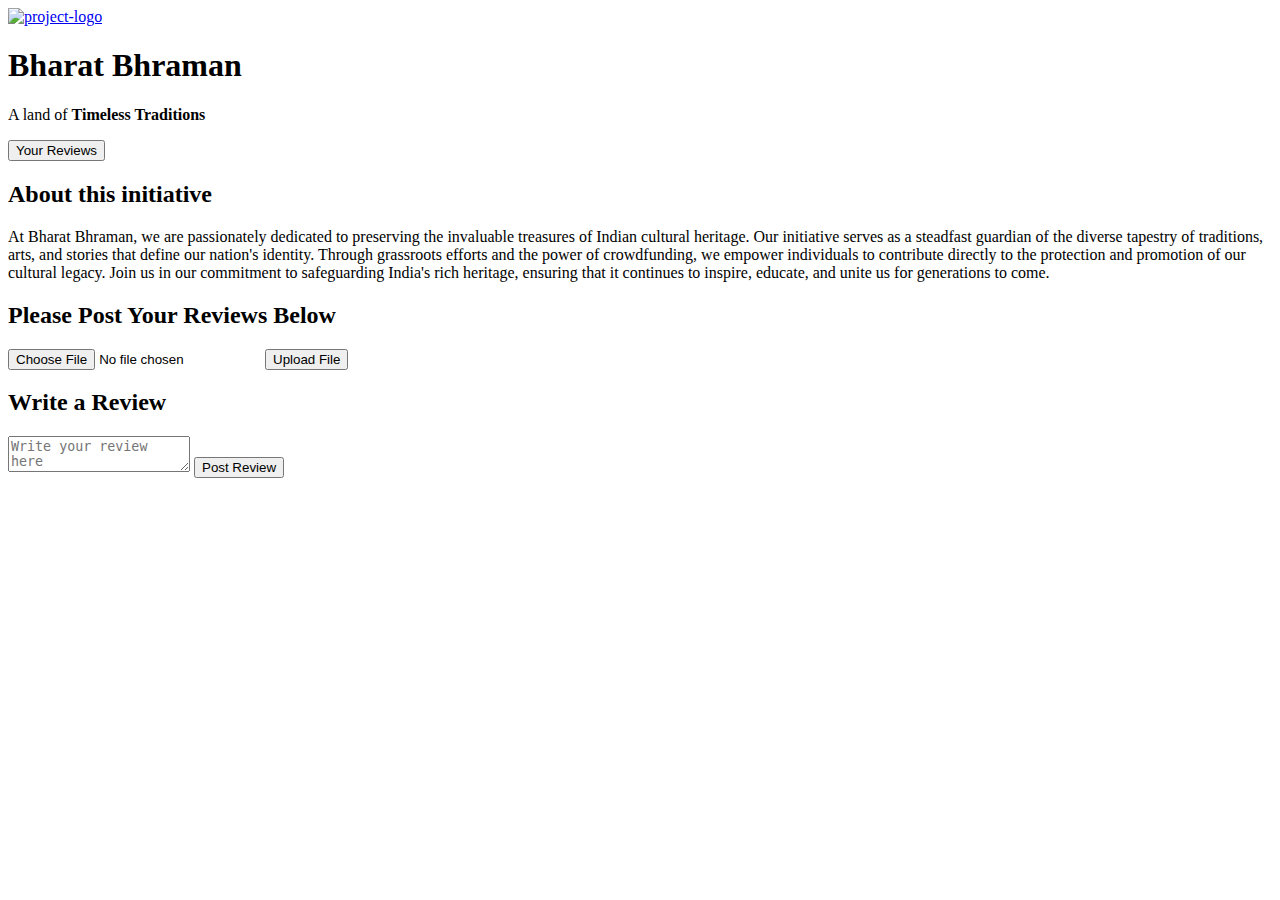
==== index.html @ 5117d7e0 "Add files via upload" ====
<!DOCTYPE html>
<html lang="en">

<head>
    <meta charset="UTF-8">
    <meta name="description" content="Crowdfunding product page - Frontend Mentor">
    <meta name="keywords" content="Crowdfunding product page, Frontend Mentor">
    <meta name="viewport" content="width=device-width, initial-scale=1.0">
    <link rel="icon" type="image/png" sizes="32x32" href="images/BB_favicon.png">
    <link rel="stylesheet" href="styles/styles.css">
    <link rel="stylesheet" href="styles/responsive.css">
    <title>Bharat Bhraman</title>
</head>

<body>
    <header class="head">

        <nav class="menu">
        </nav>
        <nav class="hambruger-navigation">
            <div class="hamburger-menu"></div>
        </nav>

        <div class="menu-background"></div>
    </header>
    <main>

        <article class="project-header">

            <a href="https://catherineisonline.github.io/crowdfunding-product-page-frontendmentor/"><img
                    src="images/BB.svg"  alt="project-logo" class="project-logo"></a>
            <section class="intro">

                <section class="intro-info">

                    <h1>Bharat Bhraman</h1>
                    <p>A  land of <b>Timeless Traditions</b></p>
                </section>
                <section class="action-btn">

                    <a href="#project-type"><button type="button" class="back-btn">Your Reviews</button></a>
                    <section class="bookmark"> 
                    </section>
                </section>
            </section>
        </article>
        <article class="project-description">


            <section class="projects-info">
                <h2>About this initiative</h2>
                <p>
                    At Bharat Bhraman, we are passionately dedicated to preserving the invaluable treasures of Indian cultural heritage. Our initiative serves as a steadfast guardian of the diverse tapestry of traditions, arts, and stories that define our nation's identity. Through grassroots efforts and the power of crowdfunding, we empower individuals to contribute directly to the protection and promotion of our cultural legacy. Join us in our commitment to safeguarding India's rich heritage, ensuring that it continues to inspire, educate, and unite us for generations to come.
                </p>
            </section>
            <!-- Photos,videos and all -->
            <section class="project-types" id="project-type">

                <section class="item">

                    <section class="item-header">
                        <h2 class="h2">Please Post Your Reviews Below</h2>
                    </section>
                    <section class="wrapper">
                        <form id="fileForm" enctype="multipart/form-data">
                            <input type="file" name="file" id="fileInput">
                            <button type="button" class="Button" onclick="uploadFile()">Upload File</button>
                          </form>
                    </section>
                </section>
                <!-- writing reviews -->
                <section class="item">

                    <section class="item-header">
                        <h2 class="h2">Write a Review</h2>
                    </section>
                    <section class="wrapper">
                        <form id="reviewForm">
                          <textarea id="reviewText" placeholder="Write your review here"></textarea>
                          <button type="button" class="Button" onclick="submitReview()">Post Review</button>
                        </form>
                    </section>
                </section>


            </section>
        </article>
    </main>
    <script src="index.js"></script>
</body>

</html>
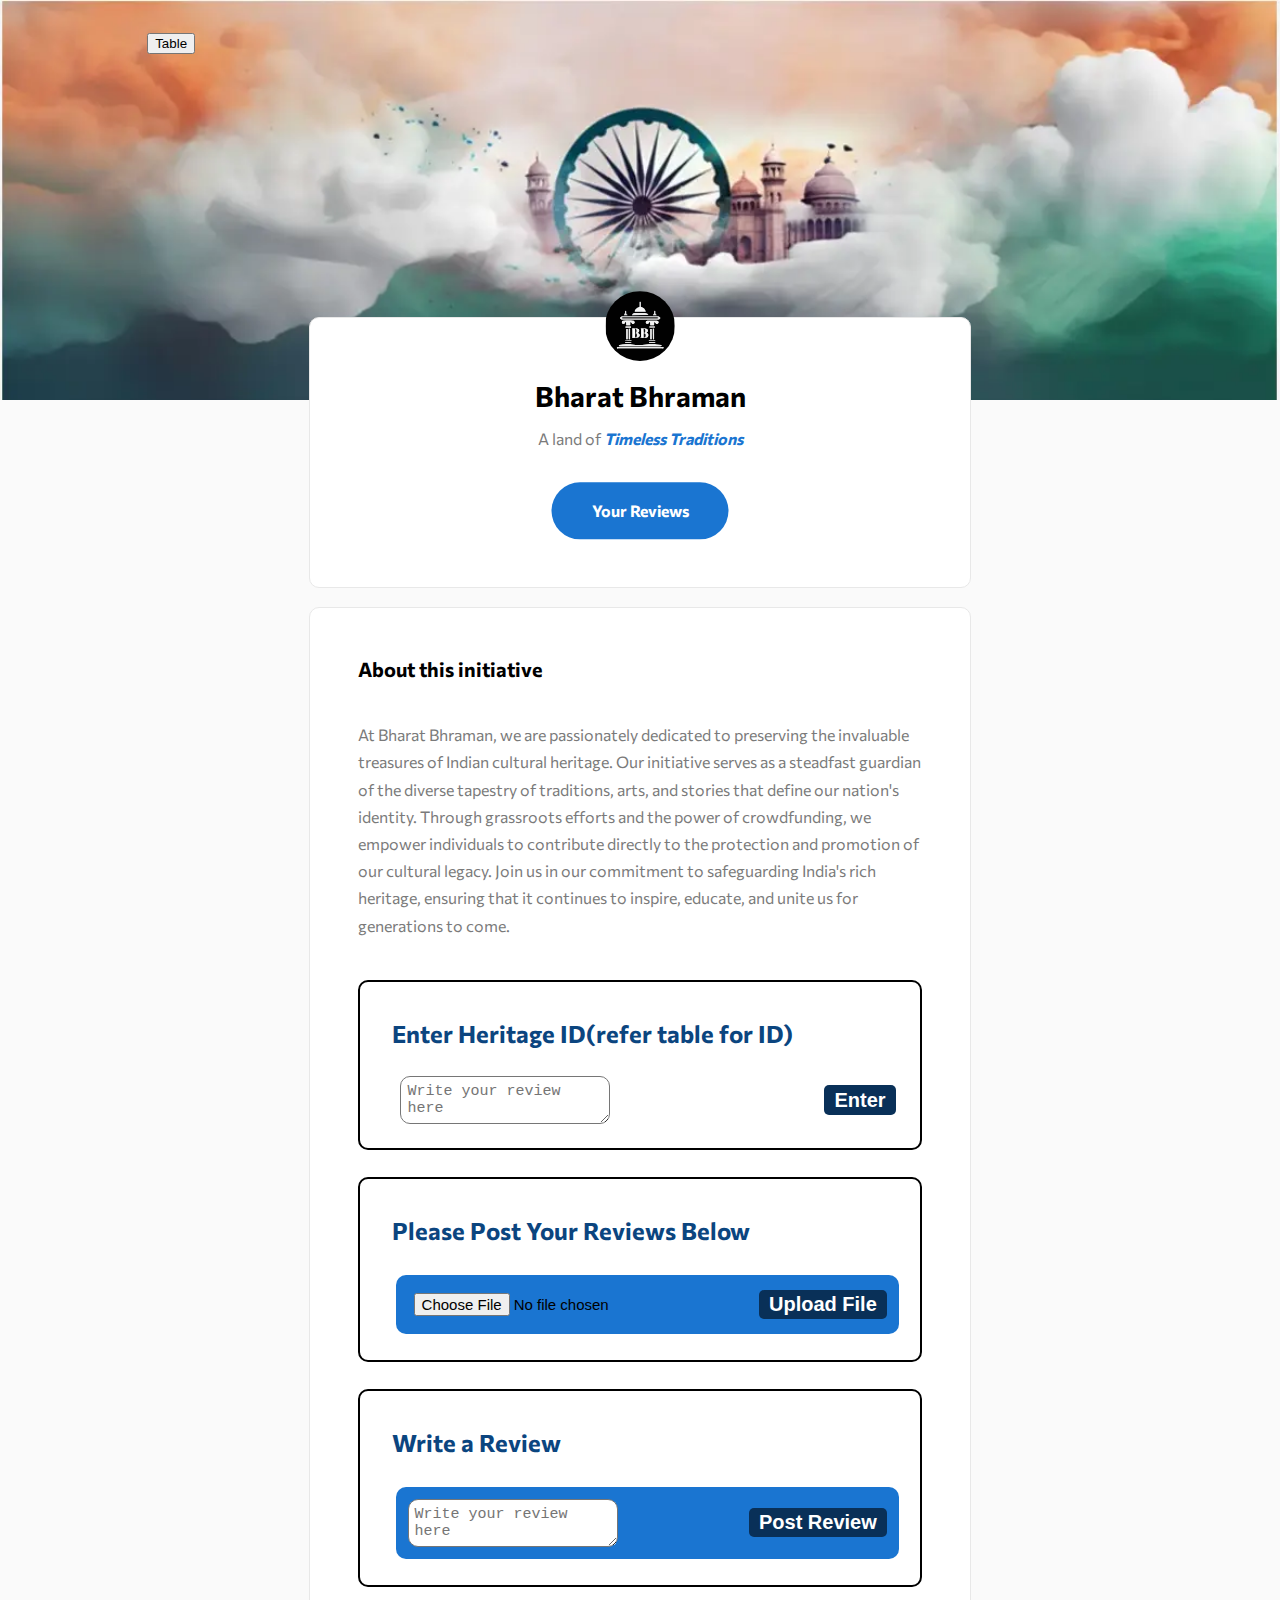
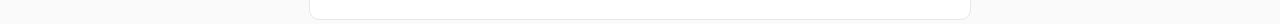
==== commit 29569408: "Update index.html" ====
--- a/index.html
+++ b/index.html
@@ -14,13 +14,12 @@
 
 <body>
     <header class="head">
-
         <nav class="menu">
+            <a href="Table.html"><button class="toggleTableBtn">Table</button></a>
         </nav>
         <nav class="hambruger-navigation">
             <div class="hamburger-menu"></div>
         </nav>
-
         <div class="menu-background"></div>
     </header>
     <main>
@@ -55,6 +54,19 @@
             </section>
             <!-- Photos,videos and all -->
             <section class="project-types" id="project-type">
+                <section class="item">
+
+                    <section class="item-header">
+                        <h2 class="h2">Enter Heritage ID(refer table for ID)</h2>
+                    </section>
+                    <section class="wrapper2">
+                        <form id="reviewForm">
+                          <textarea id="reviewText" placeholder="Write your review here"></textarea>
+                          <button type="button" class="Button" onclick="submitReview()">Enter </button>
+                        </form>
+                    </section>
+                </section>
+
 
                 <section class="item">
 
@@ -89,4 +101,4 @@
     <script src="index.js"></script>
 </body>
 
-</html>+</html>
--- a/styles/styles.css
+++ b/styles/styles.css
@@ -0,0 +1,645 @@
+@import url("https://fonts.googleapis.com/css2?family=Commissioner:wght@400;500;700&display=swap");
+:root {
+  --moderate-cyan: hsl(210, 78%, 46%);
+  --dark-cyan: hsl(210, 63%, 72%);
+  --black: hsl(0, 0%, 0%);
+  --dark-gray: hsl(0, 0%, 48%);
+  --white: rgb(255, 255, 255);
+  --gray: rgb(250, 250, 250);
+  --light-gray: rgb(232, 232, 232);
+  --body-font: "Commissioner", sans-serif;
+  --svg-gray: rgba(112, 112, 112, 255);
+}
+
+b{
+color:hsl(210, 78%, 46%);
+font-style:italic;
+}
+html {
+  height: 100vh;
+  scroll-behavior: smooth;
+}
+body {
+  -ms-overflow-style: none; /* for Internet Explorer, Edge */
+  scrollbar-width: none; /* for Firefox */
+  overflow-y: scroll;
+  position: relative;
+  margin: 0;
+  font-family: var(--body-font);
+  font-size: 16px;
+  background-color: var(--gray);
+  color: var(--dark-gray);
+}
+body::-webkit-scrollbar {
+  display: none; /* for Chrome, Safari, and Opera */
+}
+h1,
+h2,
+h3,
+h4 {
+  font-weight: 700;
+  color: var(--black);
+}
+.description {
+  line-height: 1.7em;
+}
+header {
+  background-image: url("../images/Flag-Desktop.webp");
+  background-repeat: no-repeat;
+  background-size: cover;
+  height: 25rem;
+  background-position: top;
+}
+
+.hamburger-menu,
+.logo-hambruger {
+  display: none;
+}
+
+/* Menu */
+nav {
+  display: flex;
+  flex-direction: row;
+  justify-content: space-between;
+  align-items: center;
+  padding: 2rem 0;
+  width: 77%;
+  margin: 0 auto;
+}
+.menu ul {
+  display: flex;
+  flex-direction: row;
+  justify-content: space-between;
+  gap: 2.1rem;
+  list-style: none;
+}
+.menu ul li a {
+  color: var(--white);
+  text-decoration: none;
+  font-size: 0.8rem;
+}
+
+.project-header,
+.stats,
+.project-description,
+.modal-content,
+.modal-success {
+  width: 44%;
+  margin: auto;
+  background-color: var(--white);
+  border-radius: 10px;
+  padding: 2rem 3rem;
+  margin: 2rem auto;
+  position: relative;
+}
+.project-header {
+  margin-top: -6.5%;
+  border: 1px solid var(--light-gray);
+}
+.project-header .project-logo {
+  position: absolute;
+  top: -27px;
+  height: 70px;
+  width: 70px;
+  border-radius: 40px;
+  left: 50%;
+  transform: translateX(-50%);
+}
+
+.intro {
+  display: flex;
+  flex-direction: column;
+  text-align: center;
+  gap: 1.2rem;
+  padding-top: 1.8rem;
+}
+.intro-info {
+  display: flex;
+  flex-direction: column;
+  display: flex;
+}
+h1 {
+  font-size: 1.75em;
+  margin: 0;
+}
+
+/* Action Buttons */
+.action-btn {
+  display: flex;
+  justify-content: space-between;
+  align-items: center;
+  padding-bottom: 1rem;
+}
+.back-btn {
+  padding: 1.2rem 2.5rem;
+  border-radius: 30px;
+  background-color: var(--moderate-cyan);
+  color: var(--white);
+  cursor: pointer;
+  position: absolute;
+        left: 50%;
+        transform: translate(-50%, -50%);
+  border: none;
+  font-family: var(--body-font);
+  font-weight: 700;
+  font-size: 1rem;
+}
+
+.bookmark {
+  position: relative;
+  cursor: pointer;
+  height: 56px;
+}
+/* Bookmark button */
+.bookmark button {
+  border-radius: 0 30px 30px 0;
+  cursor: pointer;
+  font-weight: 700;
+  border: none;
+  position: relative;
+  padding: 0 2rem;
+  font-weight: var(--body-font);
+  font-weight: 700;
+  font-size: 0.9rem;
+  font-size: 1rem;
+  height: 56px;
+  color: var(--dark-gray);
+}
+
+.bookmark svg {
+  position: absolute;
+  left: -21%;
+  top: 0;
+}
+
+.bookmark.bookmarked button {
+  color: var(--dark-cyan);
+}
+.bookmark.bookmarked svg circle {
+  fill: var(--dark-cyan);
+}
+.bookmark.bookmarked svg path {
+  fill: var(--white);
+}
+/* Stats */
+.stats {
+  display: flex;
+  flex-direction: column;
+  border: 1px solid var(--light-gray);
+  margin-top: -1rem;
+}
+.stats-numbers {
+  display: grid;
+  grid-template-columns: repeat(3, 1fr);
+  gap: 3rem;
+  padding-top: 0.8rem;
+  padding-left: 0.2rem;
+}
+.stat {
+  position: relative;
+}
+.stat::after {
+  content: "";
+  position: absolute;
+  left: calc(100% + 1.25rem);
+  bottom: 0;
+  height: 100%;
+  border-right: 1px solid var(--light-gray);
+}
+.stats-numbers .stat:last-child:after {
+  border: none;
+}
+.stat {
+  font-size: 1rem;
+  line-height: 1.8rem;
+}
+.stats-numbers .stat span {
+  font-weight: 700;
+  font-size: 2em;
+  color: var(--black);
+  /* letter-spacing: 1px; */
+}
+.stats .progress {
+  border-radius: 0.75rem;
+  width: 100%;
+  margin: 1rem 0;
+  padding: 0;
+  outline: none;
+  pointer-events: none;
+  appearance: none;
+  -moz-appearance: none;
+  -webkit-appearance: none;
+  height: 0.75rem;
+  background: linear-gradient(
+    to right,
+    var(--moderate-cyan) 0,
+    var(--moderate-cyan) 80%,
+    var(--light-gray) 80%,
+    var(--light-gray) 100%
+  );
+}
+.stats .progress::-webkit-slider-thumb {
+  appearance: none;
+  -moz-appearance: none;
+  -webkit-appearance: none;
+  width: 0.75rem;
+  height: 0.75rem;
+  border-radius: 50%;
+  background-color: var(--moderate-cyan);
+}
+
+/* Project Description */
+.project-description {
+  display: flex;
+  flex-direction: column;
+  border: 1px solid var(--light-gray);
+  margin-top: -0.8rem;
+  gap: 1.6rem;
+}
+.projects-info {
+  display: flex;
+  flex-direction: column;
+  gap: 0.5rem;
+}
+.projects-info p {
+  line-height: 1.7rem;
+}
+.projects-info h2 {
+  font-size: 1.25em;
+}
+.project-types {
+  display: flex;
+  flex-direction: column;
+  gap: 1.7rem;
+}
+.project-types h3 {
+  font-size: 1.25em;
+}
+
+/* Project Item */
+.item {
+  display: flex;
+  flex-direction: column;
+  border-radius: 10px;
+  padding-top: 1.05rem;
+  padding-bottom: 1rem;
+  padding-left: 2rem;
+  padding-right: 2rem;
+  border: 2px solid black;
+}
+.item-header {
+  border-color: black;
+  display: flex;
+  flex-direction: row;
+  justify-content: space-between;
+  align-items: center;
+  flex-wrap: wrap;
+  gap: 1rem;
+}
+.item-header h3 {
+  font-size: 1.11rem;
+}
+
+.item-header p {
+  font-weight: 500;
+  color: var(--moderate-cyan);
+  font-size: 0.9rem;
+}
+.item-description {
+  margin-top: 0.8rem;
+  line-height: 1.6rem;
+}
+.item .info {
+  display: flex;
+  justify-content: space-between;
+  align-items: center;
+  flex-wrap: wrap;
+  gap: 1.5rem;
+  width: 100%;
+}
+
+.capacity {
+  display: flex;
+  align-items: center;
+  gap: 10px;
+}
+.capacity span {
+  font-size: 2em;
+  font-weight: 700;
+  color: var(--black);
+}
+.select-reward {
+  padding: 1rem 2.1rem;
+  border-radius: 2rem;
+  background-color: var(--moderate-cyan);
+  color: var(--white);
+  cursor: pointer;
+  border: none;
+  font-weight: 700;
+  font-size: 0.85rem;
+  font-family: var(--body-font);
+}
+
+.project-description .project-types .item.out-of-stock {
+  opacity: 0.5;
+}
+
+.out-of-stock .select-reward {
+  background-color: var(--dark-gray);
+  padding: 1rem 2.5rem;
+  cursor: not-allowed;
+}
+
+/* Modal */
+.modal {
+  display: none;
+}
+.show-modal .modal {
+  display: block;
+  position: absolute;
+  width: 100%;
+  background-color: rgba(0, 0, 0, 0.8);
+  top: 0;
+  height: 100%;
+}
+.modal-content {
+  position: absolute;
+  top: 7.5%;
+  left: 50%;
+  transform: translateX(-50%);
+}
+.completed .modal-content {
+  display: none;
+}
+.modal-content .item {
+  padding: 1.5rem;
+}
+.modal-content .item.out-of-stock {
+  opacity: 0.5;
+  pointer-events: none;
+}
+.modal-content .item.item-selected {
+  border: 2px solid;
+  border-color: var(--moderate-cyan);
+}
+.modal-content .item .info {
+  display: grid;
+  grid-template-columns: repeat(2, auto);
+  justify-content: space-between;
+  align-items: flex-start;
+  column-gap: 1rem;
+}
+.type-selection {
+  grid-area: 1/1 / span 2/1;
+  width: 25px;
+  height: 25px;
+  margin: 0;
+  cursor: pointer;
+}
+.info .item-header .capacity span {
+  font-size: 1.1em;
+}
+.info .item-header > * {
+  margin: 0;
+}
+
+.pledge {
+  display: none;
+}
+
+.pledge form {
+  display: flex;
+  flex-direction: row;
+  gap: 0.6rem;
+}
+
+.item.item-selected .pledge {
+  border-top: 1px solid var(--white);
+  display: flex;
+  flex-direction: row;
+  flex-wrap: wrap;
+  justify-content: space-between;
+  align-items: center;
+  font-size: 0.9rem;
+}
+
+.container {
+  display: flex;
+  flex-direction: row;
+  align-items: center;
+  width: max-content;
+  gap: 10px;
+  border: 1px solid var(--light-gray);
+  padding: 0.9rem 1.2rem;
+  border-radius: 40px;
+  cursor: pointer;
+}
+
+.container label {
+  font-weight: 700;
+  color: var(--dark-gray);
+  margin-bottom: 3px;
+  font-size: 0.85em;
+}
+.pledge-input {
+  appearance: none;
+  -moz-appearance: none;
+  -webkit-appearance: none;
+  outline: none;
+  border: none;
+  margin: 0;
+  font-size: 1em;
+  font-weight: 700;
+  color: var(--black);
+  width: 2rem;
+  display: flex;
+  flex-direction: row;
+  align-items: center;
+  gap: 1rem;
+}
+.pledge-input::-webkit-outer-spin-button,
+.pledge-input::-webkit-inner-spin-button {
+  appearance: none;
+  -moz-appearance: none;
+  -webkit-appearance: none;
+  margin: 0;
+}
+.cta-continue {
+  background-color: var(--moderate-cyan);
+  padding: 0.9rem 1.2rem;
+  border-radius: 40px;
+  outline: none;
+  border: none;
+  color: var(--white);
+  cursor: pointer;
+  font-weight: 700;
+}
+
+.close-modal {
+  position: absolute;
+  top: 2rem;
+  right: 2rem;
+  cursor: pointer;
+}
+.modal-success {
+  display: none;
+}
+.completed .modal-success {
+  display: block;
+  position: absolute;
+  top: 33.5%;
+  left: 50%;
+  transform: translateX(-50%) translateY(-50%);
+  text-align: center;
+  max-width: 32%;
+  padding: 2.8rem 2.3rem;
+  display: flex;
+  flex-direction: column;
+  align-items: center;
+  gap: 1rem;
+}
+.modal-success img {
+  width: 5.5rem;
+}
+
+.modal-success h4 {
+  font-size: 1.5rem;
+}
+.got-it {
+  padding: 1rem 2rem;
+  border-radius: 40px;
+  background-color: var(--moderate-cyan);
+  color: var(--white);
+  font-weight: 700;
+  cursor: pointer;
+  border: none;
+}
+
+.got-it,
+.cta-continue,
+.container,
+.info .item-header h3,
+.select-reward,
+.bookmark svg circle,
+.back-btn {
+  transition: all ease-in 0.2s;
+  margin: 0% auto;
+}
+@media (hover: hover) {
+  .got-it:hover,
+  .cta-continue:hover,
+  .container:hover,
+  .info .item-header h3:hover,
+  .select-reward:hover,
+  .bookmark:hover svg circle,
+  .back-btn:hover {
+    transition: all ease-in 0.2s;
+  }
+
+  .got-it:hover {
+    background-color: var(--dark-cyan);
+  }
+  .cta-continue:hover {
+    background-color: var(--dark-cyan);
+  }
+  .container:hover {
+    border-color: var(--moderate-cyan);
+  }
+  .info .item-header h3:hover {
+    color: var(--moderate-cyan);
+    cursor: pointer;
+  }
+  .select-reward:hover {
+    background-color: var(--dark-cyan);
+  }
+  #reward-3:hover {
+    background-color: var(--dark-gray);
+  }
+  .bookmark:hover svg circle {
+    fill: var(--svg-gray);
+  }
+  .back-btn:hover {
+    background-color: var(--dark-cyan);
+  }
+}
+
+
+/* options */
+.options{
+  background-color:hsl(210, 78%, 46%);
+  border-radius: 20px;
+  outline: none;
+  padding: 0.4rem 0.2rem;
+  border: none;
+  margin:10px 3.2px;
+  padding: 3px;
+  color: black;
+  cursor: pointer;
+  font-weight: 700;
+}
+
+/* customer reviws */
+.wrapper{
+  display: flex;
+  width: 100%;
+  background-color:hsl(210, 78%, 46%);
+  border-color: hsl(289, 81%, 19%);
+  border-radius: 10px;
+  outline: none;
+  padding: 4px;
+  border: none;
+  margin:10px 3.2px;
+  color: black;
+  cursor: pointer;
+  border-color: red;
+  font-weight: 700;
+
+}
+
+.Button{
+  display: flex;
+  background-color:hsl(210, 81%, 19%);
+  border-radius: 5px;
+  border-color: black;
+  outline: none;
+  padding: 0.4rem 0.2rem;
+  border: none;
+  padding: 3.2px 10px;
+  color: white;
+  cursor: pointer;
+  font-size: 20px;
+  font-weight: 700;
+}
+.h2{
+  color: hsl(210, 84%, 27%);
+  padding: -10px;
+}
+
+#reviewForm{
+  width: 100%;
+  padding: 8px ;
+  display: flex;
+  justify-content: space-between;
+  align-items: center;
+  
+}
+
+#fileForm{
+  padding: 8px ;
+  width:100%;
+  display:flex;
+  justify-content: space-between;
+  align-items: center;
+}
+#reviewText{
+  border-radius: 10px;
+  padding: 6px ;
+  font-size: 15px;
+}
+
+#fileInput {
+  border-radius: 10px;
+  padding: 6px ;
+  font-size: 15px;
+
+}
--- a/styles/responsive.css
+++ b/styles/responsive.css
@@ -0,0 +1,290 @@
+@media screen and (max-width: 990px) {
+  header {
+    height: 15rem;
+    background-size: cover;
+  }
+  .project-header,
+  .stats,
+  .project-description,
+  .modal-content {
+    width: 60%;
+  }
+  .completed .modal-success {
+    top: 5%;
+    left: 0;
+    right: 0;
+    max-width: 90%;
+    transform: initial;
+  }
+}
+@media (max-width: 768px){
+  .options{
+    background-color:hsl(210, 78%, 46%);
+    border-radius: 20px;
+    outline: none;
+    margin:2px;
+    padding: 3px;
+    padding: 0.4rem 0.2rem;
+    border: none;
+    color: black;
+    cursor: pointer;
+    font-weight: 700;
+    .back-btn {
+  transition: all ease-in 0.2s;
+  margin: 0% auto;
+}
+  }
+}
+@media (max-width: 640px){
+  .options{
+    background-color:hsl(210, 78%, 46%);
+    border-radius: 20px;
+    outline: none;
+    padding: 0.4rem 0.2rem;
+    border: none;
+    color: black;
+    cursor: pointer;
+    font-weight: 700;
+    font-size:12px;
+    .back-btn {
+  transition: all ease-in 0.2s;
+  margin: 0% auto;
+}
+  }
+}
+@media (max-width: 580px){
+  .options{
+    background-color:hsl(210, 78%, 46%);
+    border-radius: 20px;
+    outline: none;
+    padding: 0.4rem 0.2rem;
+    border: none;
+    color: black;
+    cursor: pointer;
+    font-weight: 700;
+    font-size:11px;
+    .back-btn {
+  transition: all ease-in 0.2s;
+  margin: 0% auto;
+}
+  }
+}
+@media (max-width: 545px){
+  .options{
+    background-color:hsl(210, 78%, 46%);
+    border-radius: 20px;
+    outline: none;
+    padding: 0.4rem 0.2rem;
+    border: none;
+    color: black;
+    cursor: pointer;
+    font-weight: 700;
+    font-size:10.5px;
+    .back-btn {
+  transition: all ease-in 0.2s;
+  margin: 0% auto;
+}
+  }
+}
+@media (max-width: 516px){
+  .options{
+    background-color:hsl(210, 78%, 46%);
+    border-radius: 20px;
+    outline: none;
+    padding: 0.4rem 0.2rem;
+    border: none;
+    color: black;
+    cursor: pointer;
+    font-weight: 700;
+    font-size:9px;
+    .back-btn {
+  transition: all ease-in 0.2s;
+  margin: 0% auto;
+}
+  }
+}
+@media (max-width: 480px){
+  .options{
+    background-color:hsl(210, 78%, 46%);
+    border-radius: 20px;
+    outline: none;
+    padding: 0.4rem 0.2rem;
+    border: none;
+    color: black;
+    cursor: pointer;
+    font-weight: 700;
+    font-size:8px;
+    .back-btn {
+  transition: all ease-in 0.2s;
+  margin: 0% auto;
+}
+  }
+}
+@media (max-width: 420px){
+  .options{
+    background-color:hsl(210, 78%, 46%);
+    border-radius: 20px;
+    outline: none;
+    padding: 0.4rem 0.2rem;
+    border: none;
+    color: black;
+    cursor: pointer;
+    font-weight: 700;
+    font-size:6px;
+    .back-btn {
+  transition: all ease-in 0.2s;
+  margin: 0% auto;
+}
+  }
+}
+@media (max-width: 400px){
+  .options{
+    background-color:hsl(210, 78%, 46%);
+    border-radius: 20px;
+    outline: none;
+    padding: 0.4rem 0.2rem;
+    border: none;
+    color: black;
+    cursor: pointer;
+    font-weight: 700;
+    font-size:5px;
+    .back-btn {
+  transition: all ease-in 0.2s;
+  margin: 0% auto;
+}
+  }
+}
+
+
+@media (max-width: 768px) {
+  header {
+    background-image: url("../images/Flag-Mobile.png");
+  }
+  .hambruger-navigation {
+    display: flex;
+    flex-direction: row;
+    justify-content: space-between;
+  }
+  .hamburger-menu {
+    width: 16px;
+    height: 15px;
+    background: url("../images/icon-hamburger.svg") no-repeat;
+    display: block;
+    transition: all 0.2s;
+    cursor: pointer;
+  }
+  .logo {
+    display: none;
+  }
+  .logo-hambruger {
+    display: inline-block;
+    border-radius: 30px;
+  }
+  .hamburger-menu.active {
+    background: url("../images/icon-close-menu.svg") no-repeat;
+    background-size: contain;
+  }
+  .menu {
+    display: none;
+  }
+  .menu.active {
+    position: absolute;
+    top: 3%;
+    right: 0;
+    left: 0;
+    width: calc(100% - 2 * 11.5vw);
+    display: flex;
+    flex-direction: column;
+    padding: 0;
+    background-color: var(--white);
+    font-size: 1.5em;
+    z-index: 4;
+    box-shadow: 0 0 150px 150px rgba(0, 0, 0, 0.4);
+    border-radius: 10px;
+  }
+  .menu.active ul {
+    flex-direction: column;
+    width: 100%;
+    gap: 1rem;
+  }
+  .menu.active a {
+    color: var(--black);
+    font-size: 1.1rem;
+  }
+  .hidden-image {
+    display: none;
+  }
+  .menu.active li {
+    position: relative;
+  }
+  .menu.active li::after {
+    content: "";
+    position: absolute;
+    border-bottom: 1px solid var(--light-gray);
+    width: 80%;
+    left: 0;
+    top: 120%;
+  }
+  .menu.active li:last-child::after {
+    width: 0;
+  }
+  .bookmark {
+    width: 56px;
+  }
+  .bookmark button {
+    display: none;
+  }
+  .project-header,
+  .stats,
+  .project-description,
+  .modal-content,
+  .modal-success {
+    margin: 2rem 11.5vw;
+    width: calc(100% - 2 * 11.5vw - 4rem);
+    padding: 2rem;
+  }
+  .action-btn {
+    display: flex;
+    justify-content: space-evenly;
+    align-items: center;
+    gap: 1rem;
+  }
+  .action-btn .bookmark p {
+    display: none;
+  }
+  .stats .numbers {
+    grid-template-columns: auto;
+    justify-content: center;
+    gap: 1rem;
+    text-align: center;
+  }
+  .modal-content {
+    position: absolute;
+    margin: 0;
+  }
+  .item.item-selected .pledge {
+    gap: 1rem;
+    justify-content: center;
+  }
+}
+
+@media screen and (max-width: 600px) {
+  .stats-numbers {
+    grid-template-columns: 1fr;
+    justify-items: center;
+  }
+  .stat::after {
+    content: "";
+    position: absolute;
+    left: 50%;
+    top: 60%;
+    bottom: initial;
+    width: inherit;
+    height: 7rem;
+    border-right: 1px solid var(--light-gray);
+    rotate: 90deg;
+  }
+  .stat {
+    text-align: center;
+  }
+}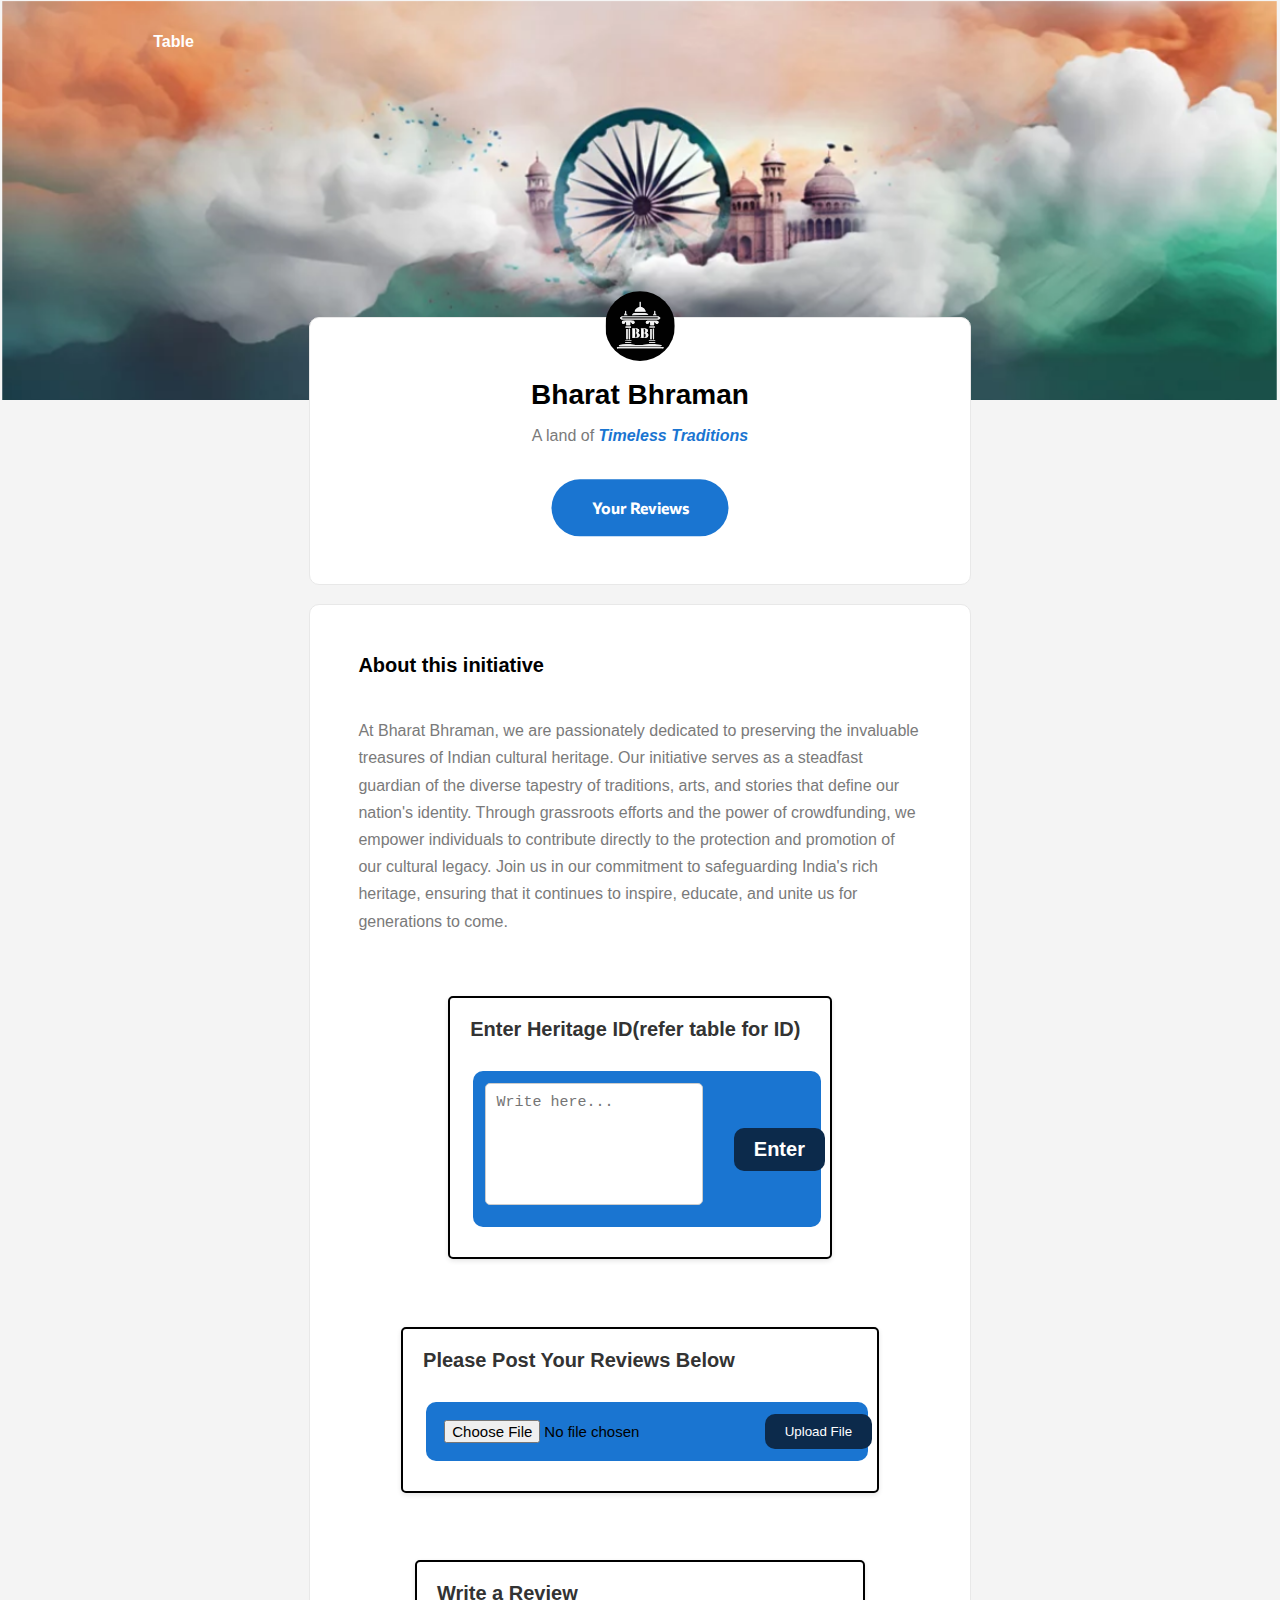
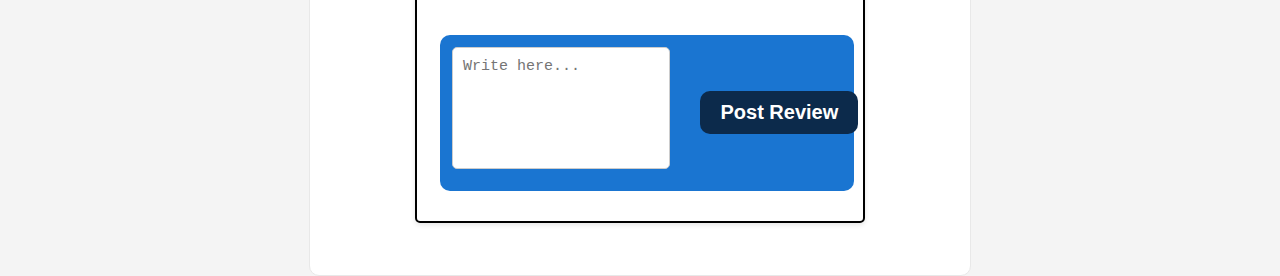
==== commit 31349471: "Update index.html" ====
--- a/index.html
+++ b/index.html
@@ -10,6 +10,65 @@
     <link rel="stylesheet" href="styles/styles.css">
     <link rel="stylesheet" href="styles/responsive.css">
     <title>Bharat Bhraman</title>
+    <style>
+         body {
+    font-family: Arial, sans-serif;
+    background-color: #f4f4f4;
+    margin: 0;
+    padding: 0;
+}
+
+.item {
+    background-color: #ffffff;
+    border-radius: 5px;
+    box-shadow: 0 2px 5px rgba(0, 0, 0, 0.1);
+    margin: 20px auto;
+    padding: 20px;
+    max-width: 600px;
+}
+
+.item-header {
+    margin-bottom: 20px;
+}
+
+.item-header h2 {
+    margin: 0;
+    font-size: 20px;
+    color: #333;
+}
+
+.wrapper {
+    display: flex;
+    flex-direction: column;
+}
+
+#reviewText {
+    height: 100px;
+    margin-bottom: 10px;
+    padding: 10px;
+    border-radius: 5px;
+    border: 1px solid #ccc;
+    resize: none;
+}
+
+.Button,
+.Button2 {
+    background-color: #0c2a4b;
+    color: #fff;
+    border: none;
+    padding: 10px 20px;
+    border-radius: 10px;
+    cursor: pointer;
+    transition: background-color 0.3s ease;
+}
+
+.Button:hover,
+.Button2:hover {
+    background-color: #285585;
+}
+
+        
+    </style>
 </head>
 
 <body>
@@ -59,9 +118,9 @@
                     <section class="item-header">
                         <h2 class="h2">Enter Heritage ID(refer table for ID)</h2>
                     </section>
-                    <section class="wrapper2">
+                    <section class="wrapper">
                         <form id="reviewForm">
-                          <textarea id="reviewText" placeholder="Write your review here"></textarea>
+                          <textarea id="reviewText" placeholder="Write here..."></textarea>
                           <button type="button" class="Button" onclick="submitReview()">Enter </button>
                         </form>
                     </section>
@@ -76,7 +135,7 @@
                     <section class="wrapper">
                         <form id="fileForm" enctype="multipart/form-data">
                             <input type="file" name="file" id="fileInput">
-                            <button type="button" class="Button" onclick="uploadFile()">Upload File</button>
+                            <button type="button" class="Button2" onclick="uploadFile()">Upload File</button>
                           </form>
                     </section>
                 </section>
@@ -88,7 +147,7 @@
                     </section>
                     <section class="wrapper">
                         <form id="reviewForm">
-                          <textarea id="reviewText" placeholder="Write your review here"></textarea>
+                          <textarea id="reviewText" placeholder="Write here..."></textarea>
                           <button type="button" class="Button" onclick="submitReview()">Post Review</button>
                         </form>
                     </section>
--- a/styles/styles.css
+++ b/styles/styles.css
@@ -44,7 +44,7 @@
   line-height: 1.7em;
 }
 header {
-  background-image: url("../images/Flag-Desktop.webp");
+  background-image: url("../images/Flag-Desktop.png");
   background-repeat: no-repeat;
   background-size: cover;
   height: 25rem;
@@ -595,6 +595,23 @@
   font-weight: 700;
 
 }
+.wrapper2{
+  display: flex;
+  width: 50%;
+  background-color:hsl(210, 78%, 46%);
+  border-color: hsl(289, 81%, 19%);
+  border-radius: 10px;
+  outline: none;
+  padding: 4px;
+  border: none;
+  margin:10px 3.2px;
+  color: black;
+  cursor: pointer;
+  border-color: red;
+  font-weight: 700;
+
+}
+
 
 .Button{
   display: flex;
@@ -643,3 +660,14 @@
   font-size: 15px;
 
 }
+
+/* table */
+.toggleTableBtn {
+  background-color: transparent;
+  border: none;
+  cursor: pointer;
+  color: white;
+  font-weight: bold;
+  font-size: 1rem;
+  position: relative;
+}
